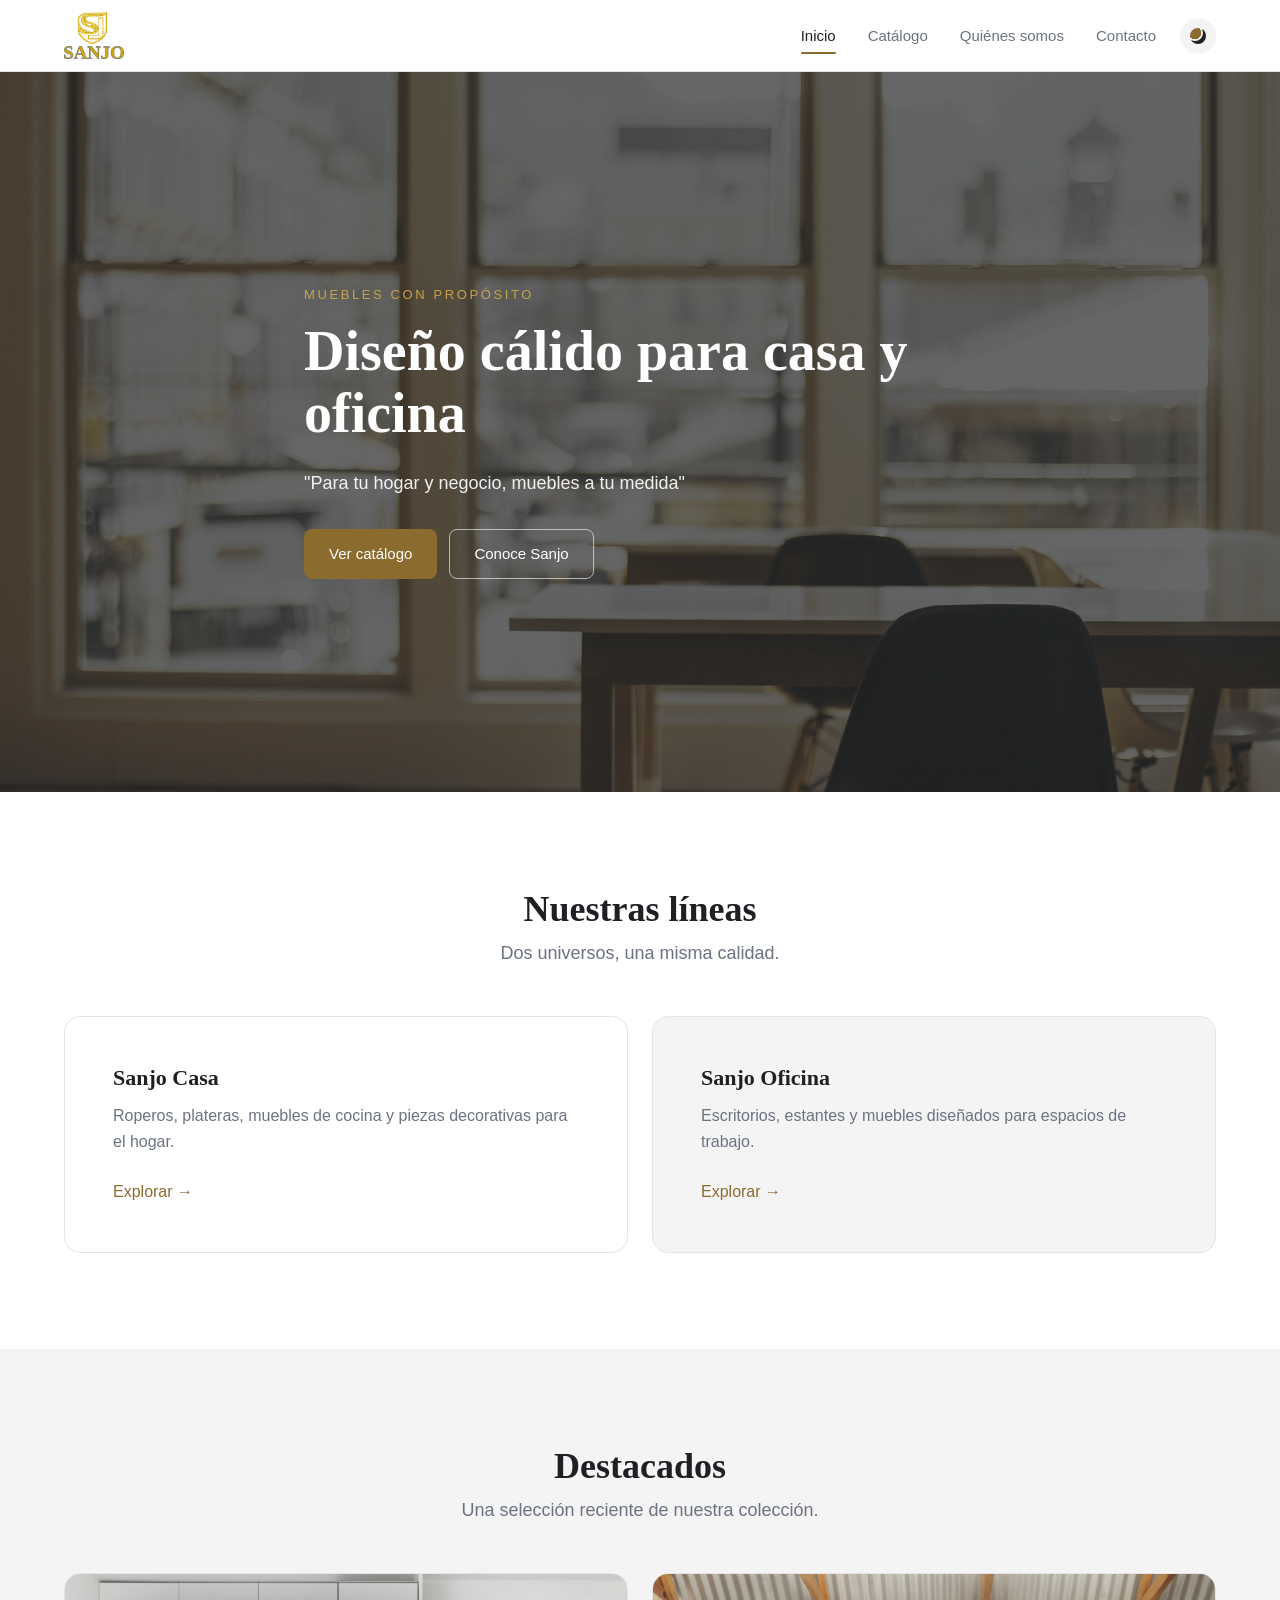
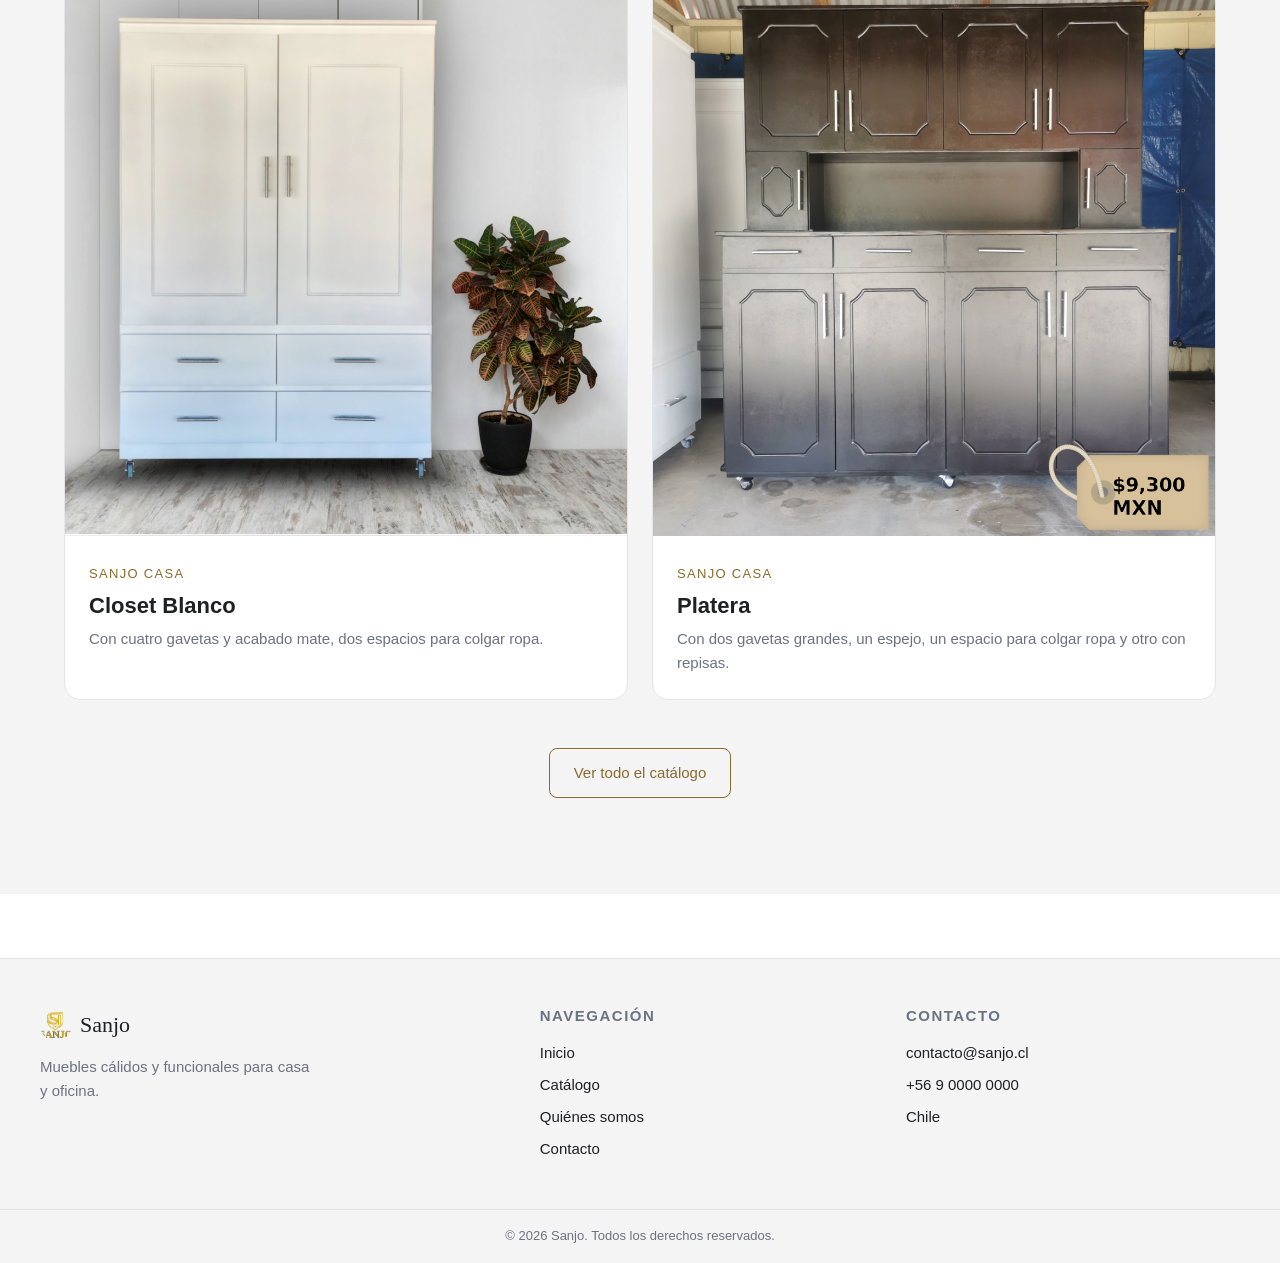
==== index.html @ eb2b58c3 "Se movieron los archivos a la carpeta raiz" ====
<!DOCTYPE html>
<html lang="es" data-theme="light">
<head>
    <meta charset="UTF-8">
    <meta name="viewport" content="width=device-width, initial-scale=1.0">
    <meta name="description" content="Sanjo - Muebles para el hogar y la oficina. Diseño cálido, elegante y funcional.">
    <title>Sanjo - Muebles para casa y oficina</title>
    <link rel="stylesheet" href="css/styles.css">
    <link rel="icon" type="image/png" href="assets/images/branding/imagotipo-sanjo.png">
</head>
<body>
    <header class="navbar" id="navbar">
        <div class="container navbar__inner">
            <a href="index.html" class="navbar__brand" aria-label="Sanjo inicio">
                <img src="assets/images/branding/imagotipo-sanjo.png" alt="Sanjo" class="navbar__logo">
            </a>

            <button class="navbar__toggle" id="navToggle" aria-label="Abrir menú" aria-expanded="false" aria-controls="navMenu">
                <span></span>
                <span></span>
                <span></span>
            </button>

            <nav class="navbar__menu" id="navMenu" aria-label="Menú principal">
                <ul class="navbar__list">
                    <li><a href="index.html" class="navbar__link is-active">Inicio</a></li>
                    <li><a href="catalogo.html" class="navbar__link">Catálogo</a></li>
                    <li><a href="quienes-somos.html" class="navbar__link">Quiénes somos</a></li>
                    <li><a href="contacto.html" class="navbar__link">Contacto</a></li>
                </ul>
                <button class="theme-toggle" id="themeToggle" aria-label="Cambiar tema">
                    <span class="theme-toggle__icon" aria-hidden="true"></span>
                </button>
            </nav>
        </div>
    </header>

    <main>
        <section class="hero" style="background-image: url('assets/images/backgrounds/home-hero.jpg');">
            <div class="hero__overlay"></div>
            <div class="container hero__content">
                <p class="hero__eyebrow">Muebles con propósito</p>
                <h1 class="hero__title">Diseño cálido para casa y oficina</h1>
                <p class="hero__lead", style="text-decoration:wavy;">"Para tu hogar y negocio, muebles a tu medida"</p>
                <div class="hero__actions">
                    <a href="catalogo.html" class="btn btn--primary">Ver catálogo</a>
                    <a href="quienes-somos.html" class="btn btn--ghost">Conoce Sanjo</a>
                </div>
            </div>
        </section>

        <section class="lines section">
            <div class="container">
                <header class="section__header">
                    <h2 class="section__title">Nuestras líneas</h2>
                    <p class="section__subtitle">Dos universos, una misma calidad.</p>
                </header>
                <div class="lines__grid">
                    <article class="line-card">
                        <h3 class="line-card__title">Sanjo Casa</h3>
                        <p class="line-card__text">Roperos, plateras, muebles de cocina y piezas decorativas para el hogar.</p>
                        <a href="catalogo.html?linea=casa" class="line-card__link">Explorar →</a>
                    </article>
                    <article class="line-card line-card--alt">
                        <h3 class="line-card__title">Sanjo Oficina</h3>
                        <p class="line-card__text">Escritorios, estantes y muebles diseñados para espacios de trabajo.</p>
                        <a href="catalogo.html?linea=oficina" class="line-card__link">Explorar →</a>
                    </article>
                </div>
            </div>
        </section>

        <section class="featured section section--alt">
            <div class="container">
                <header class="section__header">
                    <h2 class="section__title">Destacados</h2>
                    <p class="section__subtitle">Una selección reciente de nuestra colección.</p>
                </header>
                <div class="products__grid">
                    <article class="product-card">
                        <div class="product-card__media">
                            <img src="assets/images/products/producto-1.png" alt="Producto destacado 1" loading="lazy">
                        </div>
                        <div class="product-card__body">
                            <span class="product-card__tag">Sanjo Casa</span>
                            <h3 class="product-card__title">Closet Blanco</h3>
                            <p class="product-card__text">Con cuatro gavetas y acabado mate, dos espacios para colgar ropa.</p>
                        </div>
                    </article>
                    <article class="product-card">
                        <div class="product-card__media">
                            <img src="assets/images/products/producto-3.png" alt="Producto destacado 3" loading="lazy">
                        </div>
                        <div class="product-card__body">
                            <span class="product-card__tag">Sanjo Casa</span>
                            <h3 class="product-card__title">Platera</h3>
                            <p class="product-card__text">Con dos gavetas grandes, un espejo, un espacio para colgar ropa y otro con repisas.</p>
                        </div>
                    </article>
                </div>
                <div class="section__footer">
                    <a href="catalogo.html" class="btn btn--outline">Ver todo el catálogo</a>
                </div>
            </div>
        </section>
    </main>

    <footer class="footer">
        <div class="container footer__inner">
            <div class="footer__col footer__col--brand">
                <a href="index.html" class="footer__brand">
                    <img src="assets/images/branding/imagotipo-sanjo.png" alt="Sanjo" class="footer__logo">
                    <span>Sanjo</span>
                </a>
                <p class="footer__text">Muebles cálidos y funcionales para casa y oficina.</p>
            </div>
            <div class="footer__col">
                <h4 class="footer__heading">Navegación</h4>
                <ul class="footer__list">
                    <li><a href="index.html">Inicio</a></li>
                    <li><a href="catalogo.html">Catálogo</a></li>
                    <li><a href="quienes-somos.html">Quiénes somos</a></li>
                    <li><a href="contacto.html">Contacto</a></li>
                </ul>
            </div>
            <div class="footer__col">
                <h4 class="footer__heading">Contacto</h4>
                <ul class="footer__list">
                    <li><a href="mailto:contacto@sanjo.cl">contacto@sanjo.cl</a></li>
                    <li><a href="tel:+56000000000">+56 9 0000 0000</a></li>
                    <li>Chile</li>
                </ul>
            </div>
        </div>
        <div class="footer__bottom">
            <div class="container">
                <p>&copy; <span id="year"></span> Sanjo. Todos los derechos reservados.</p>
            </div>
        </div>
    </footer>

    <script src="js/main.js"></script>
</body>
</html>
---- css/styles.css ----
/* ============================================
   Sanjo — Hoja de estilos base
   ============================================ */

/* --- Variables: tema claro (por defecto) --- */
:root {
    /* Colores — paleta blanco / gris / dorado */
    --color-bg: #FFFFFF;
    --color-bg-alt: #F4F4F5;
    --color-bg-elev: #FFFFFF;
    --color-text: #1F2024;
    --color-text-muted: #6B7280;
    --color-border: #E4E4E7;
    --color-accent: #8B6B2E;
    --color-accent-strong: #6B5523;
    --color-wood: #C9A24A;
    --color-overlay: rgba(20, 20, 24, 0.6);

    /* Tipografía */
    --font-sans: "Inter", -apple-system, BlinkMacSystemFont, "Segoe UI", Roboto, "Helvetica Neue", Arial, sans-serif;
    --font-serif: "Playfair Display", Georgia, "Times New Roman", serif;
    --fs-xs: 0.8125rem;
    --fs-sm: 0.9375rem;
    --fs-base: 1rem;
    --fs-md: 1.125rem;
    --fs-lg: 1.375rem;
    --fs-xl: 1.75rem;
    --fs-2xl: 2.25rem;
    --fs-3xl: 3rem;
    --lh-tight: 1.2;
    --lh-normal: 1.6;

    /* Espaciados */
    --space-1: 0.25rem;
    --space-2: 0.5rem;
    --space-3: 0.75rem;
    --space-4: 1rem;
    --space-5: 1.5rem;
    --space-6: 2rem;
    --space-7: 3rem;
    --space-8: 4rem;
    --space-9: 6rem;

    /* Otros */
    --radius-sm: 4px;
    --radius-md: 8px;
    --radius-lg: 16px;
    --shadow-sm: 0 1px 3px rgba(0, 0, 0, 0.06);
    --shadow-md: 0 6px 18px rgba(42, 42, 42, 0.08);
    --transition: 0.25s ease;
    --container: 1200px;
    --navbar-h: 72px;
}

/* --- Variables: tema oscuro --- */
[data-theme="dark"] {
    --color-bg: #0F1115;
    --color-bg-alt: #181B20;
    --color-bg-elev: #1F2329;
    --color-text: #F4F4F5;
    --color-text-muted: #9CA3AF;
    --color-border: #2D3138;
    --color-accent: #8B6B2E;
    --color-accent-strong: #6B5523;
    --color-wood: #D4AF5C;
    --color-overlay: rgba(0, 0, 0, 0.7);
    --shadow-sm: 0 1px 3px rgba(0, 0, 0, 0.4);
    --shadow-md: 0 6px 18px rgba(0, 0, 0, 0.5);
}

/* --- Reset --- */
*, *::before, *::after { box-sizing: border-box; }
* { margin: 0; }
html { scroll-behavior: smooth; -webkit-text-size-adjust: 100%; }
body {
    font-family: var(--font-sans);
    font-size: var(--fs-base);
    line-height: var(--lh-normal);
    color: var(--color-text);
    background-color: var(--color-bg);
    -webkit-font-smoothing: antialiased;
    transition: background-color var(--transition), color var(--transition);
}
img, picture, svg { max-width: 100%; display: block; }
button, input, select, textarea { font: inherit; color: inherit; }
button { background: none; border: 0; cursor: pointer; }
a { color: inherit; text-decoration: none; }
ul { list-style: none; padding: 0; }
h1, h2, h3, h4 { line-height: var(--lh-tight); font-weight: 600; }
h1 { font-family: var(--font-serif); font-size: var(--fs-3xl); }
h2 { font-family: var(--font-serif); font-size: var(--fs-2xl); }
h3 { font-size: var(--fs-lg); }
h4 { font-size: var(--fs-md); }

/* --- Utilidades --- */
.container {
    width: 100%;
    max-width: var(--container);
    margin: 0 auto;
    padding: 0 var(--space-5);
}
.section { padding: var(--space-9) 0; }
.section--alt { background-color: var(--color-bg-alt); }
.section__header { text-align: center; margin-bottom: var(--space-7); }
.section__title { margin-bottom: var(--space-2); }
.section__subtitle { color: var(--color-text-muted); font-size: var(--fs-md); }
.section__footer { text-align: center; margin-top: var(--space-7); }

/* --- Botones --- */
.btn {
    display: inline-block;
    padding: var(--space-3) var(--space-5);
    border-radius: var(--radius-md);
    font-weight: 500;
    font-size: var(--fs-sm);
    transition: background-color var(--transition), color var(--transition), border-color var(--transition), transform var(--transition);
    border: 1px solid transparent;
    cursor: pointer;
}
.btn--primary { background-color: var(--color-accent); color: #fff; }
.btn--primary:hover { background-color: var(--color-accent-strong); }
.btn--ghost { background-color: transparent; color: #fff; border-color: rgba(255, 255, 255, 0.6); }
.btn--ghost:hover { background-color: rgba(255, 255, 255, 0.1); }
.btn--outline { background-color: transparent; color: var(--color-accent); border-color: var(--color-accent); }
.btn--outline:hover { background-color: var(--color-accent); color: #fff; }

/* --- Navbar --- */
.navbar {
    position: sticky;
    top: 0;
    z-index: 50;
    background-color: var(--color-bg-elev);
    border-bottom: 1px solid var(--color-border);
    height: var(--navbar-h);
    transition: background-color var(--transition), border-color var(--transition);
}
.navbar__inner {
    display: flex;
    align-items: center;
    justify-content: space-between;
    height: 100%;
}
.navbar__brand {
    display: flex;
    align-items: center;
    color: var(--color-text);
}
.navbar__logo {
    height: 48px;
    width: auto;
    max-width: 180px;
    object-fit: contain;
}
.navbar__list {
    display: flex;
    gap: var(--space-6);
    align-items: center;
}
.navbar__link {
    position: relative;
    font-size: var(--fs-sm);
    color: var(--color-text-muted);
    padding: var(--space-2) 0;
    transition: color var(--transition);
}
.navbar__link:hover, .navbar__link.is-active { color: var(--color-text); }
.navbar__link.is-active::after {
    content: "";
    position: absolute;
    left: 0; right: 0; bottom: -2px;
    height: 2px;
    background-color: var(--color-accent);
    border-radius: 2px;
}
.navbar__menu { display: flex; align-items: center; gap: var(--space-5); }
.navbar__toggle {
    display: none;
    flex-direction: column;
    gap: 5px;
    width: 28px;
    height: 28px;
    justify-content: center;
    align-items: center;
}
.navbar__toggle span {
    display: block;
    width: 22px;
    height: 2px;
    background-color: var(--color-text);
    transition: transform var(--transition), opacity var(--transition);
}
.navbar__toggle.is-open span:nth-child(1) { transform: translateY(7px) rotate(45deg); }
.navbar__toggle.is-open span:nth-child(2) { opacity: 0; }
.navbar__toggle.is-open span:nth-child(3) { transform: translateY(-7px) rotate(-45deg); }

/* --- Theme toggle --- */
.theme-toggle {
    width: 36px; height: 36px;
    border-radius: 50%;
    display: inline-flex;
    align-items: center;
    justify-content: center;
    background-color: var(--color-bg-alt);
    color: var(--color-text);
    transition: background-color var(--transition);
}
.theme-toggle:hover { background-color: var(--color-border); }
.theme-toggle__icon {
    width: 16px; height: 16px;
    border-radius: 50%;
    background: radial-gradient(circle at 30% 30%, var(--color-accent) 0%, var(--color-accent) 40%, transparent 41%);
    box-shadow: inset -3px -3px 0 0 var(--color-text);
    transition: background var(--transition), box-shadow var(--transition);
}
[data-theme="dark"] .theme-toggle__icon {
    background: var(--color-text);
    box-shadow: 0 0 0 1px var(--color-text);
}

/* --- Hero --- */
.hero {
    position: relative;
    min-height: 80vh;
    background-size: cover;
    background-position: center;
    display: flex;
    align-items: center;
    color: #fff;
    padding: var(--space-9) 0;
}
.hero__overlay {
    position: absolute; inset: 0;
    background: var(--color-overlay);
}
.hero__content { position: relative; max-width: 720px; }
.hero__eyebrow {
    text-transform: uppercase;
    letter-spacing: 0.2em;
    font-size: var(--fs-xs);
    margin-bottom: var(--space-4);
    color: var(--color-wood);
}
.hero__title {
    font-family: var(--font-serif);
    font-size: clamp(2rem, 5vw, 3.5rem);
    line-height: 1.1;
    margin-bottom: var(--space-5);
}
.hero__lead { font-size: var(--fs-md); margin-bottom: var(--space-6); max-width: 560px; opacity: 0.92; }
.hero__actions { display: flex; flex-wrap: wrap; gap: var(--space-3); }

/* --- Page header / page banner --- */
.page-header { text-align: center; padding: var(--space-8) 0 var(--space-7); }
.page-header__eyebrow {
    text-transform: uppercase;
    letter-spacing: 0.2em;
    font-size: var(--fs-xs);
    color: var(--color-accent);
    margin-bottom: var(--space-3);
}
.page-header__title { margin-bottom: var(--space-3); }
.page-header__lead { color: var(--color-text-muted); max-width: 600px; margin: 0 auto; }

.page-banner {
    position: relative;
    min-height: 320px;
    background-size: cover;
    background-position: center;
    display: flex;
    align-items: center;
    justify-content: center;
    text-align: center;
    color: #fff;
    padding: var(--space-8) 0;
}
.page-banner__overlay { position: absolute; inset: 0; background: var(--color-overlay); }
.page-banner__content { position: relative; }
.page-banner__eyebrow {
    text-transform: uppercase;
    letter-spacing: 0.2em;
    font-size: var(--fs-xs);
    color: var(--color-wood);
    margin-bottom: var(--space-3);
}

/* --- Lines (home) --- */
.lines__grid {
    display: grid;
    grid-template-columns: repeat(auto-fit, minmax(280px, 1fr));
    gap: var(--space-5);
}
.line-card {
    background-color: var(--color-bg-elev);
    border: 1px solid var(--color-border);
    border-radius: var(--radius-lg);
    padding: var(--space-7);
    transition: transform var(--transition), box-shadow var(--transition);
}
.line-card:hover { transform: translateY(-4px); box-shadow: var(--shadow-md); }
.line-card--alt { background-color: var(--color-bg-alt); }
.line-card__title { font-family: var(--font-serif); margin-bottom: var(--space-3); }
.line-card__text { color: var(--color-text-muted); margin-bottom: var(--space-5); }
.line-card__link { color: var(--color-accent); font-weight: 500; }
.line-card__link:hover { color: var(--color-accent-strong); }

/* --- Products grid --- */
.products__grid {
    display: grid;
    grid-template-columns: repeat(auto-fit, minmax(240px, 1fr));
    gap: var(--space-5);
}
.product-card {
    background-color: var(--color-bg-elev);
    border: 1px solid var(--color-border);
    border-radius: var(--radius-lg);
    overflow: hidden;
    transition: transform var(--transition), box-shadow var(--transition);
}
.product-card:hover { transform: translateY(-4px); box-shadow: var(--shadow-md); }
.product-card__media {
    aspect-ratio: 1 / 1;
    overflow: hidden;
    background-color: var(--color-bg-alt);
}
.product-card__media img { width: 100%; height: 100%; object-fit: cover; }
.product-card__body { padding: var(--space-5); }
.product-card__tag {
    display: inline-block;
    font-size: var(--fs-xs);
    text-transform: uppercase;
    letter-spacing: 0.1em;
    color: var(--color-accent);
    margin-bottom: var(--space-2);
}
.product-card__title { margin-bottom: var(--space-2); }
.product-card__text { color: var(--color-text-muted); font-size: var(--fs-sm); }

/* --- Catalog filters --- */
.catalog__filters {
    display: flex;
    flex-wrap: wrap;
    gap: var(--space-3);
    justify-content: center;
    margin-bottom: var(--space-7);
}
.chip {
    padding: var(--space-2) var(--space-5);
    border-radius: 999px;
    border: 1px solid var(--color-border);
    background-color: var(--color-bg-elev);
    color: var(--color-text-muted);
    font-size: var(--fs-sm);
    transition: all var(--transition);
}
.chip:hover { color: var(--color-text); border-color: var(--color-text); }
.chip.is-active {
    background-color: var(--color-accent);
    border-color: var(--color-accent);
    color: #fff;
}

/* --- About --- */
.about__intro { max-width: 760px; margin: 0 auto; text-align: center; }
.about__text { color: var(--color-text-muted); font-size: var(--fs-md); margin-top: var(--space-4); }

.values__grid {
    display: grid;
    grid-template-columns: repeat(auto-fit, minmax(220px, 1fr));
    gap: var(--space-5);
}
.value-card {
    background-color: var(--color-bg-elev);
    border: 1px solid var(--color-border);
    border-radius: var(--radius-lg);
    padding: var(--space-6);
    text-align: center;
}
.value-card__title { font-family: var(--font-serif); margin-bottom: var(--space-3); }
.value-card__text { color: var(--color-text-muted); font-size: var(--fs-sm); }

/* --- Contact --- */
.contact__grid {
    display: grid;
    grid-template-columns: 1.4fr 1fr;
    gap: var(--space-7);
    align-items: start;
}
.contact__form {
    background-color: var(--color-bg-elev);
    border: 1px solid var(--color-border);
    border-radius: var(--radius-lg);
    padding: var(--space-6);
    display: flex;
    flex-direction: column;
    gap: var(--space-4);
}
.field { display: flex; flex-direction: column; gap: var(--space-2); }
.field label { font-size: var(--fs-sm); color: var(--color-text-muted); }
.field input, .field textarea {
    padding: var(--space-3);
    border: 1px solid var(--color-border);
    border-radius: var(--radius-md);
    background-color: var(--color-bg);
    transition: border-color var(--transition);
}
.field input:focus, .field textarea:focus {
    outline: none;
    border-color: var(--color-accent);
}
.field textarea { resize: vertical; min-height: 120px; }

.contact__info {
    background-color: var(--color-bg-alt);
    border-radius: var(--radius-lg);
    padding: var(--space-6);
}
.contact__info-title { font-family: var(--font-serif); margin-bottom: var(--space-5); }
.contact__info-list { display: flex; flex-direction: column; gap: var(--space-4); }
.contact__info-list li { display: flex; flex-direction: column; gap: var(--space-1); }
.contact__info-list strong { font-size: var(--fs-xs); text-transform: uppercase; letter-spacing: 0.1em; color: var(--color-text-muted); }
.contact__info-list a:hover { color: var(--color-accent); }

/* --- Mapa de ubicación --- */
.map__title {
    font-family: var(--font-serif);
    font-size: var(--fs-xl);
    text-align: center;
    margin-bottom: var(--space-5);
}
.map__wrapper {
    position: relative;
    width: 100%;
    height: 400px;
    border: 1px solid var(--color-border);
    border-radius: var(--radius-lg);
    overflow: hidden;
    background-color: var(--color-bg-alt);
    box-shadow: var(--shadow-md);
}
.map__iframe {
    width: 100%;
    height: 100%;
    border: 0;
    display: block;
}
.map__placeholder {
    position: absolute;
    inset: 0;
    display: flex;
    flex-direction: column;
    align-items: center;
    justify-content: center;
    gap: var(--space-3);
    background: linear-gradient(135deg, var(--color-bg-alt) 0%, var(--color-bg) 100%);
    color: var(--color-text-muted);
    text-align: center;
    padding: var(--space-5);
}
.map__placeholder-icon {
    font-size: 2.5rem;
    line-height: 1;
}
.map__placeholder-text {
    font-size: var(--fs-md);
    font-weight: 500;
    color: var(--color-text);
}

/* --- Footer --- */
.footer {
    background-color: var(--color-bg-alt);
    border-top: 1px solid var(--color-border);
    margin-top: var(--space-8);
}
.footer__inner {
    display: grid;
    grid-template-columns: 1.4fr 1fr 1fr;
    gap: var(--space-6);
    padding: var(--space-7) 0;
}
.footer__brand { display: flex; align-items: center; gap: var(--space-2); font-family: var(--font-serif); font-size: var(--fs-lg); }
.footer__logo { width: 32px; height: 32px; object-fit: contain; border-radius: 50%; }
.footer__text { color: var(--color-text-muted); font-size: var(--fs-sm); margin-top: var(--space-3); max-width: 280px; }
.footer__heading { font-family: var(--font-sans); font-size: var(--fs-sm); text-transform: uppercase; letter-spacing: 0.1em; color: var(--color-text-muted); margin-bottom: var(--space-4); }
.footer__list { display: flex; flex-direction: column; gap: var(--space-2); font-size: var(--fs-sm); }
.footer__list a:hover { color: var(--color-accent); }
.footer__bottom {
    border-top: 1px solid var(--color-border);
    padding: var(--space-4) 0;
    font-size: var(--fs-xs);
    color: var(--color-text-muted);
    text-align: center;
}

/* --- Responsive --- */
@media (max-width: 768px) {
    :root { --navbar-h: 64px; }
    h1 { font-size: var(--fs-2xl); }
    h2 { font-size: var(--fs-xl); }
    .section { padding: var(--space-7) 0; }

    .navbar__toggle { display: flex; }
    .navbar__logo { height: 40px; max-width: 150px; }
    .navbar__menu {
        position: fixed;
        top: var(--navbar-h);
        left: 0; right: 0;
        background-color: var(--color-bg-elev);
        border-bottom: 1px solid var(--color-border);
        flex-direction: column;
        align-items: stretch;
        padding: var(--space-5);
        gap: var(--space-4);
        transform: translateY(-110%);
        opacity: 0;
        pointer-events: none;
        transition: transform var(--transition), opacity var(--transition);
    }
    .navbar__menu.is-open { transform: translateY(0); opacity: 1; pointer-events: auto; }
    .navbar__list { flex-direction: column; gap: var(--space-4); align-items: flex-start; }
    .navbar__link { font-size: var(--fs-md); }
    .theme-toggle { align-self: flex-start; }

    .contact__grid { grid-template-columns: 1fr; }
    .footer__inner { grid-template-columns: 1fr; gap: var(--space-5); }
    .map__wrapper { height: 300px; }
}
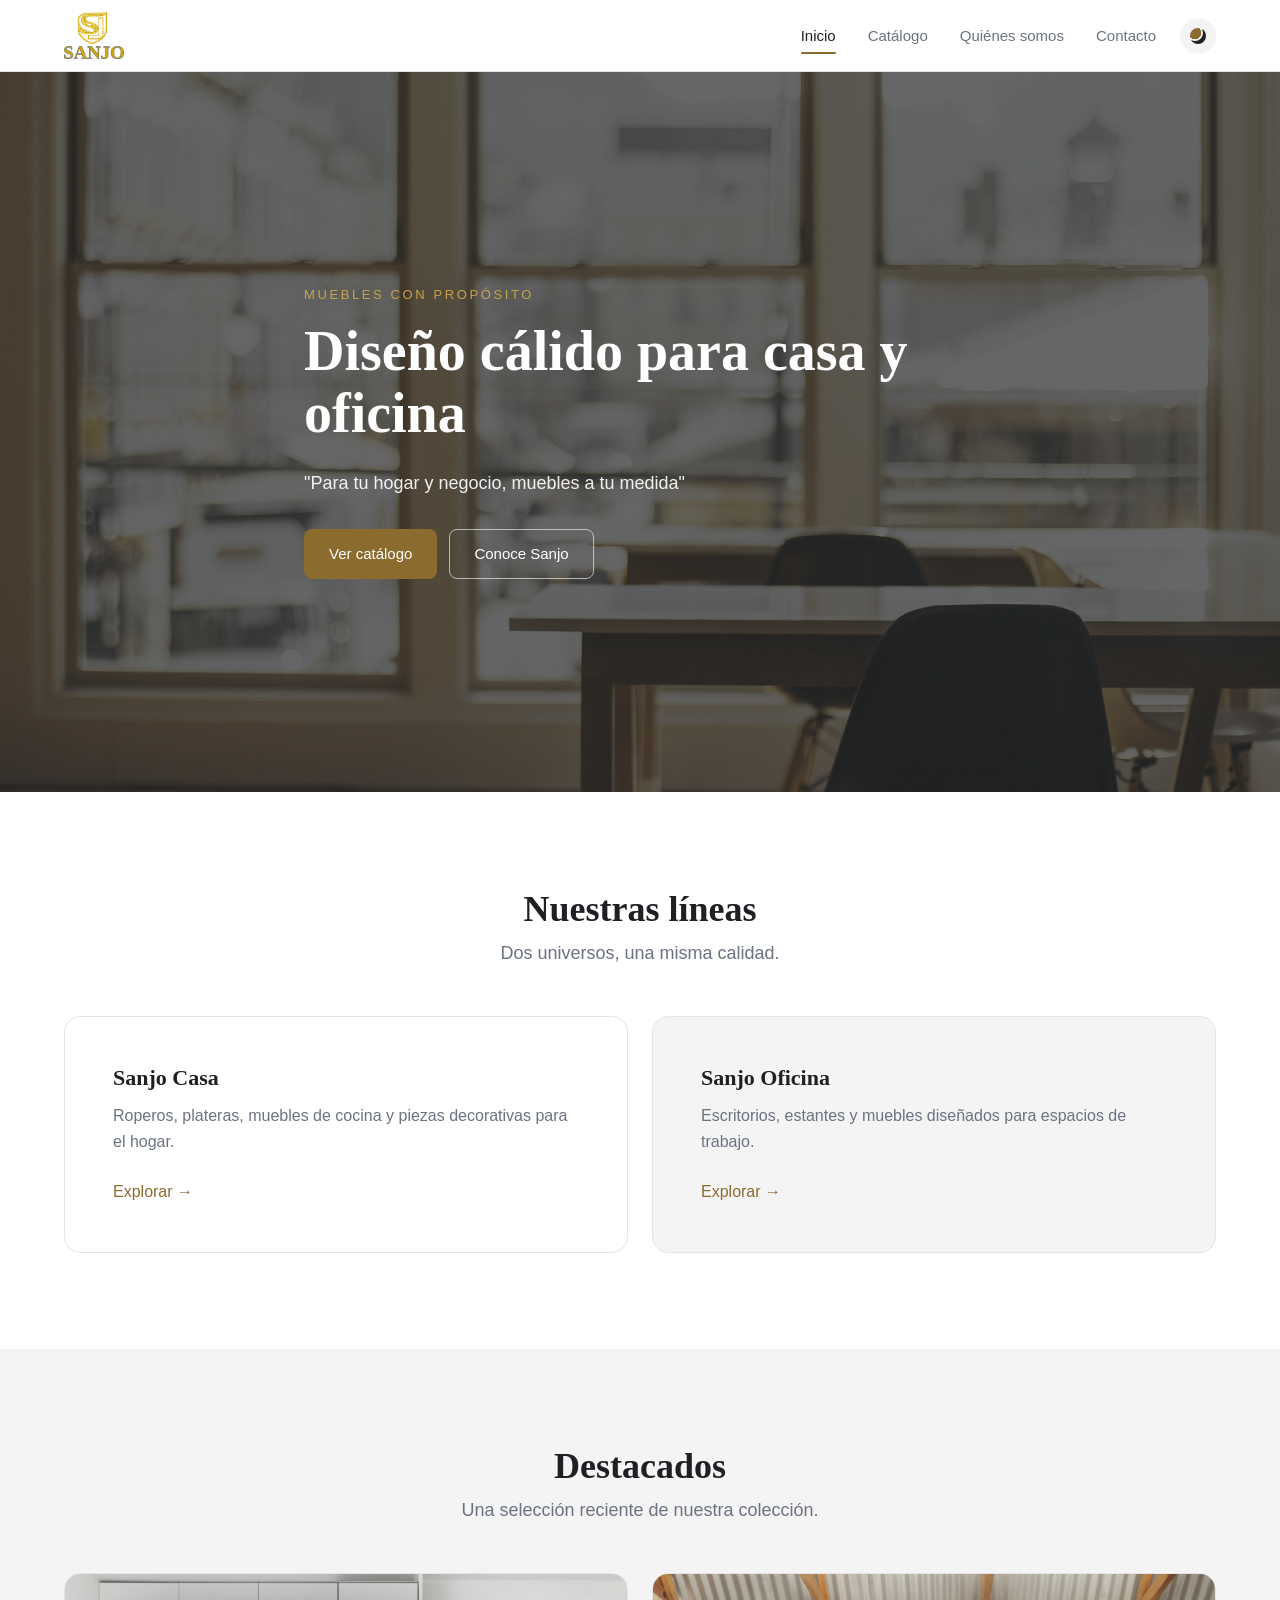
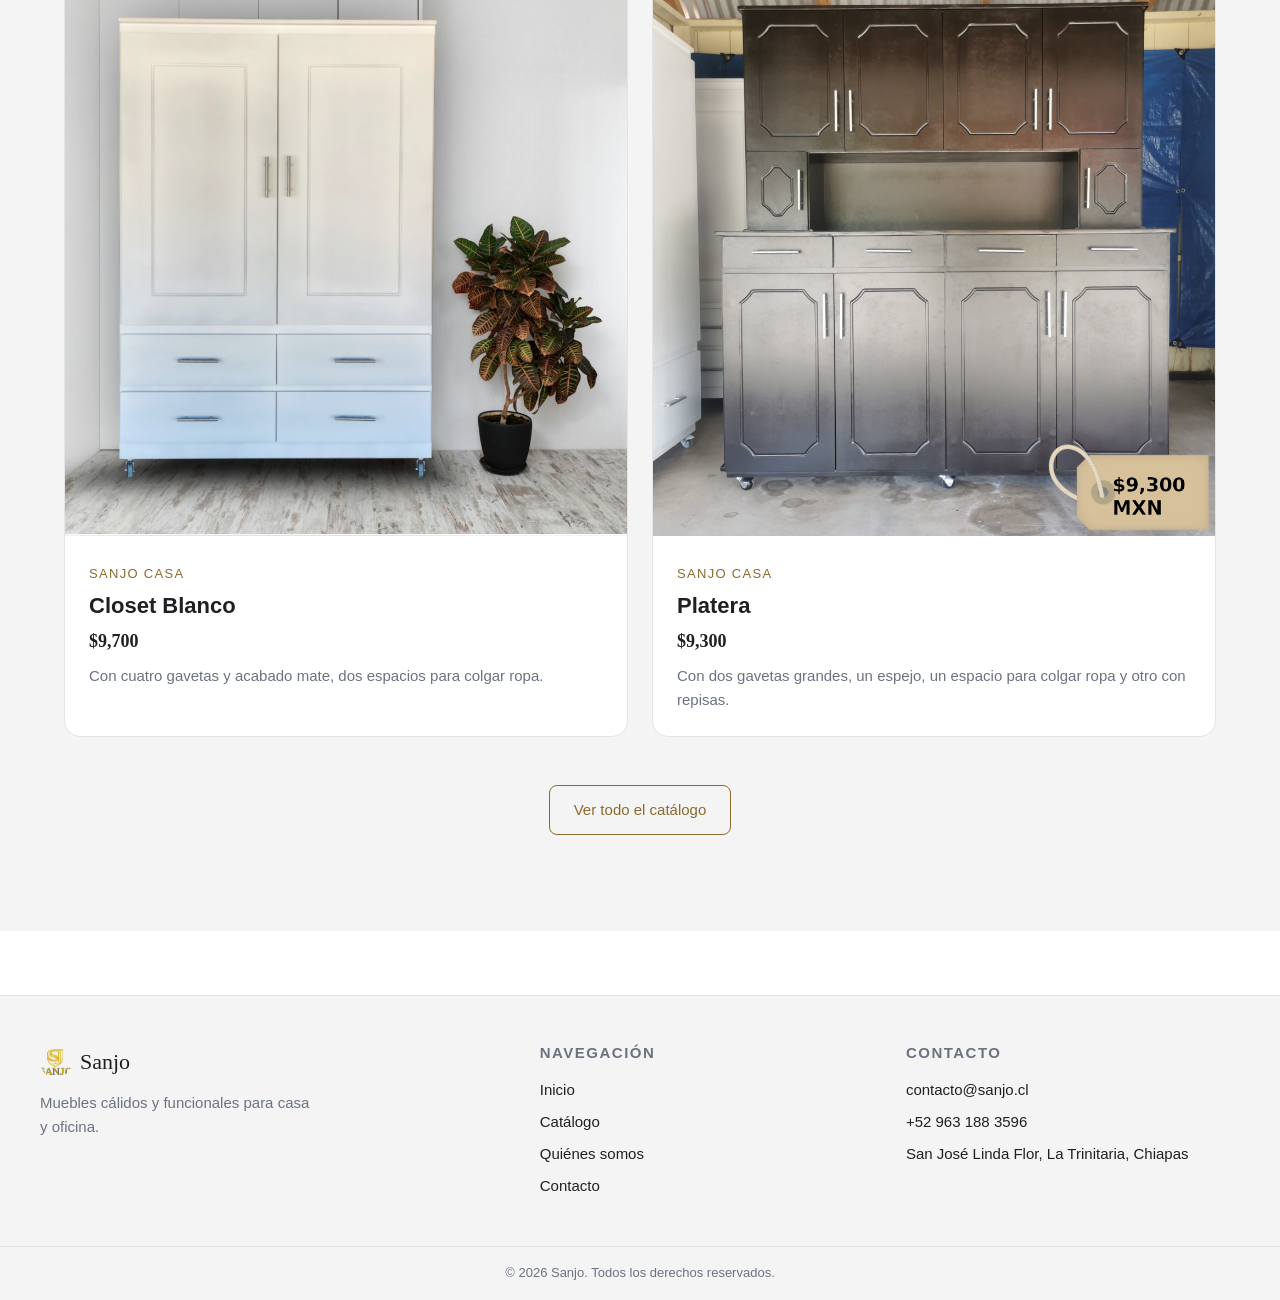
==== commit 4f500536: "Corrección de informacion" ====
--- a/index.html
+++ b/index.html
@@ -79,21 +79,23 @@
                 <div class="products__grid">
                     <article class="product-card">
                         <div class="product-card__media">
-                            <img src="assets/images/products/producto-1.png" alt="Producto destacado 1" loading="lazy">
+                            <img src="assets/images/products/producto-1.png" alt="Closet Blanco" loading="lazy">
                         </div>
                         <div class="product-card__body">
                             <span class="product-card__tag">Sanjo Casa</span>
                             <h3 class="product-card__title">Closet Blanco</h3>
+                            <p class="product-card__price">$9,700</p>
                             <p class="product-card__text">Con cuatro gavetas y acabado mate, dos espacios para colgar ropa.</p>
                         </div>
                     </article>
                     <article class="product-card">
                         <div class="product-card__media">
-                            <img src="assets/images/products/producto-3.png" alt="Producto destacado 3" loading="lazy">
+                            <img src="assets/images/products/producto-3.png" alt="Platera" loading="lazy">
                         </div>
                         <div class="product-card__body">
                             <span class="product-card__tag">Sanjo Casa</span>
                             <h3 class="product-card__title">Platera</h3>
+                            <p class="product-card__price">$9,300</p>
                             <p class="product-card__text">Con dos gavetas grandes, un espejo, un espacio para colgar ropa y otro con repisas.</p>
                         </div>
                     </article>
@@ -127,8 +129,8 @@
                 <h4 class="footer__heading">Contacto</h4>
                 <ul class="footer__list">
                     <li><a href="mailto:contacto@sanjo.cl">contacto@sanjo.cl</a></li>
-                    <li><a href="tel:+56000000000">+56 9 0000 0000</a></li>
-                    <li>Chile</li>
+                    <li><a href="tel:+529631883596">+52 963 188 3596</a></li>
+                    <li>San José Linda Flor, La Trinitaria, Chiapas</li>
                 </ul>
             </div>
         </div>
--- a/css/styles.css
+++ b/css/styles.css
@@ -333,6 +333,13 @@
     margin-bottom: var(--space-2);
 }
 .product-card__title { margin-bottom: var(--space-2); }
+.product-card__price {
+    font-family: var(--font-serif);
+    font-size: var(--fs-md);
+    font-weight: 600;
+    color: var(--color-text);
+    margin-bottom: var(--space-2);
+}
 .product-card__text { color: var(--color-text-muted); font-size: var(--fs-sm); }
 
 /* --- Catalog filters --- */
